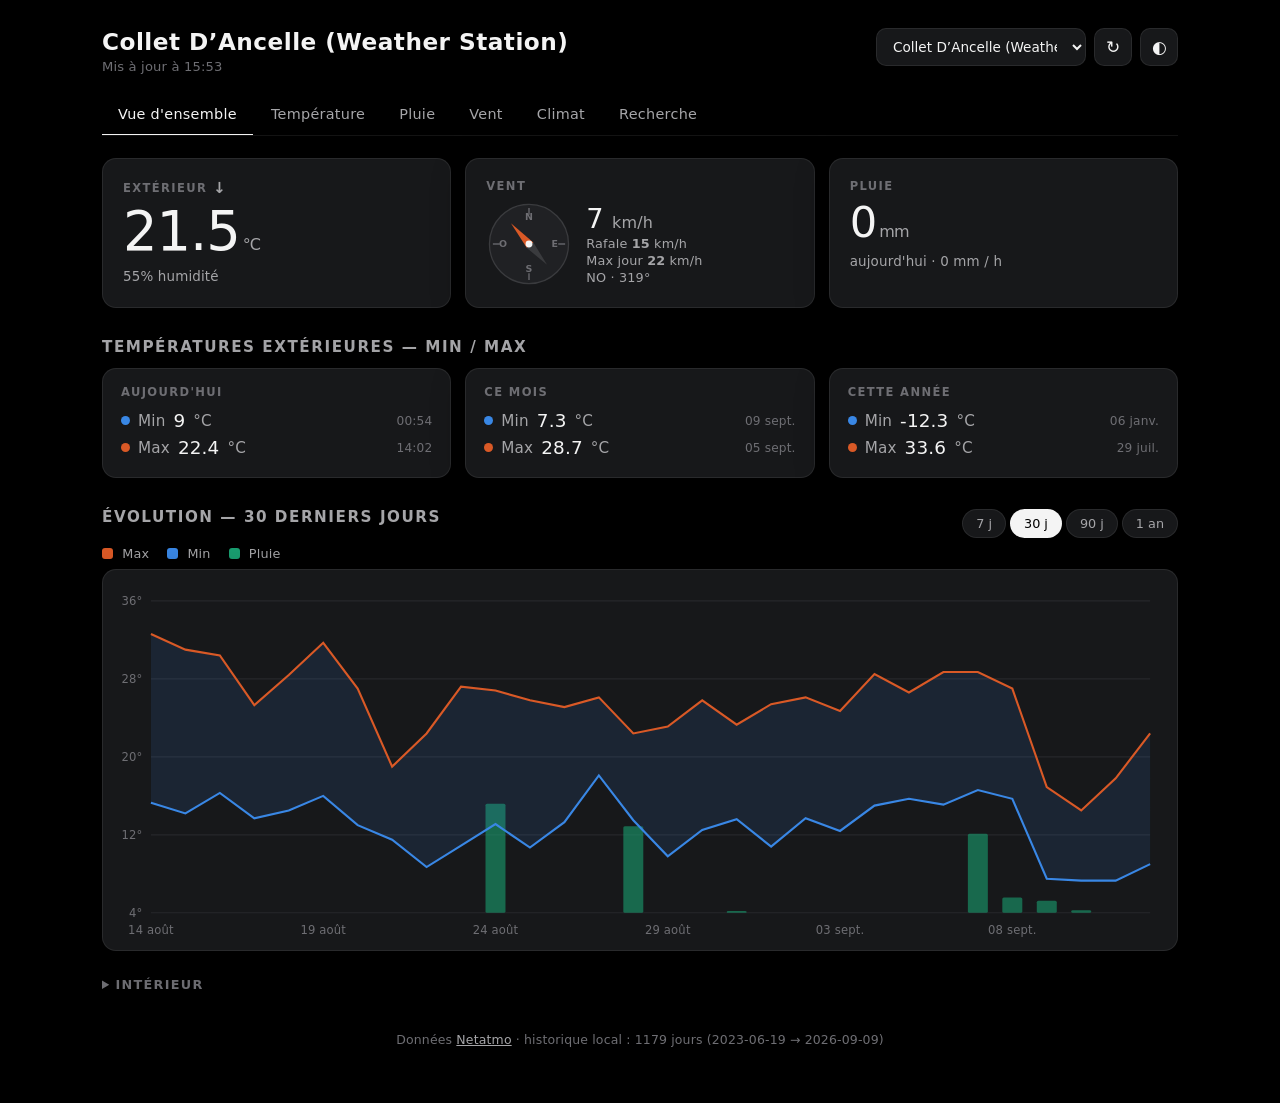
==== docs/index.html @ b46e7091 "Dashboard climat Netatmo : app + export statique (site public / webapp) Co-Authored-By: Claude Fable" ====
<!DOCTYPE html>
<html lang="fr">
<head>
  <meta charset="utf-8" />
  <meta name="viewport" content="width=device-width, initial-scale=1" />
  <title>Climat · Netatmo</title>
  <link rel="stylesheet" href="style.css" />
  <link rel="icon" href="data:image/svg+xml,<svg xmlns='http://www.w3.org/2000/svg' viewBox='0 0 100 100'><text y='.9em' font-size='90'>🌤️</text></svg>" />
  <script>window.NETATMO_STATIC = true;</script>
  <link rel="manifest" href="manifest.webmanifest">
  <meta name="theme-color" content="#0d0d0d">
  <meta name="apple-mobile-web-app-capable" content="yes">
  <meta name="apple-mobile-web-app-status-bar-style" content="black-translucent">
  <meta name="apple-mobile-web-app-title" content="Climat">
  <link rel="apple-touch-icon" href="apple-touch-icon.png">
  <script>if('serviceWorker' in navigator){window.addEventListener('load',()=>navigator.serviceWorker.register('sw.js').catch(()=>{}));}</script>
</head>
<body>
  <div class="wrap">
    <header class="top">
      <div class="top-left">
        <h1 id="station-name">Climat</h1>
        <p class="sub" id="updated">Chargement…</p>
      </div>
      <div class="top-right">
        <select id="station-select" class="station-select hidden" title="Choisir une station"></select>
        <button id="refresh" class="btn" title="Rafraîchir">↻</button>
        <button id="theme" class="btn" title="Thème clair/sombre">◐</button>
      </div>
    </header>

    <nav class="tabs" id="tabs">
      <button data-tab="overview" class="active">Vue d'ensemble</button>
      <button data-tab="temperature">Température</button>
      <button data-tab="rain">Pluie</button>
      <button data-tab="wind">Vent</button>
      <button data-tab="climate">Climat</button>
      <button data-tab="search">Recherche</button>
    </nav>

    <div id="banner" class="banner hidden"></div>

    <!-- ==================== VUE D'ENSEMBLE ==================== -->
    <main id="tab-overview" class="tab-page">
      <section class="tiles">
        <article class="tile tile-hero" id="tile-outdoor">
          <div class="tile-head">Extérieur <span class="trend" id="out-trend"></span></div>
          <div class="tile-value"><span id="out-temp">—</span><span class="unit">°C</span></div>
          <div class="tile-foot"><span id="out-hum">—</span>% humidité</div>
        </article>

        <article class="tile" id="tile-wind">
          <div class="tile-head">Vent</div>
          <div class="wind-row">
            <div class="compass" id="compass">
              <svg viewBox="0 0 100 100" aria-hidden="true">
                <circle cx="50" cy="50" r="46" class="compass-ring" />
                <line x1="50" y1="8" x2="50" y2="16" class="tick" />
                <line x1="50" y1="84" x2="50" y2="92" class="tick" />
                <line x1="8" y1="50" x2="16" y2="50" class="tick" />
                <line x1="84" y1="50" x2="92" y2="50" class="tick" />
                <text x="50" y="22" class="compass-label">N</text>
                <text x="50" y="83" class="compass-label">S</text>
                <text x="80" y="53" class="compass-label">E</text>
                <text x="20" y="53" class="compass-label">O</text>
                <g id="needle" transform="rotate(0 50 50)">
                  <polygon points="50,18 45,52 55,52" class="needle-main" />
                  <polygon points="50,82 45,52 55,52" class="needle-tail" />
                </g>
                <circle cx="50" cy="50" r="4" class="needle-hub" />
              </svg>
            </div>
            <div class="wind-nums">
              <div><span class="big" id="wind-str">—</span> <span class="unit">km/h</span></div>
              <div class="mini">Rafale <strong id="wind-gust">—</strong> km/h</div>
              <div class="mini">Max jour <strong id="wind-max">—</strong> km/h</div>
              <div class="mini" id="wind-dir">—</div>
            </div>
          </div>
        </article>

        <article class="tile" id="tile-rain">
          <div class="tile-head">Pluie</div>
          <div class="tile-value"><span id="rain-day">—</span><span class="unit">mm</span></div>
          <div class="tile-foot">aujourd'hui · <span id="rain-hour">—</span> mm / h</div>
        </article>
      </section>

      <section class="minmax">
        <h2>Températures extérieures — min / max</h2>
        <div class="minmax-grid">
          <div class="mm-card">
            <div class="mm-title">Aujourd'hui</div>
            <div class="mm-row"><span class="dot dot-min"></span> Min <b id="d-min">—</b>°C <em id="d-min-t"></em></div>
            <div class="mm-row"><span class="dot dot-max"></span> Max <b id="d-max">—</b>°C <em id="d-max-t"></em></div>
          </div>
          <div class="mm-card">
            <div class="mm-title">Ce mois</div>
            <div class="mm-row"><span class="dot dot-min"></span> Min <b id="m-min">—</b>°C <em id="m-min-t"></em></div>
            <div class="mm-row"><span class="dot dot-max"></span> Max <b id="m-max">—</b>°C <em id="m-max-t"></em></div>
          </div>
          <div class="mm-card">
            <div class="mm-title">Cette année</div>
            <div class="mm-row"><span class="dot dot-min"></span> Min <b id="y-min">—</b>°C <em id="y-min-t"></em></div>
            <div class="mm-row"><span class="dot dot-max"></span> Max <b id="y-max">—</b>°C <em id="y-max-t"></em></div>
          </div>
        </div>
      </section>

      <section class="chart-section">
        <div class="chart-head">
          <h2>Évolution — <span id="range-label">30 derniers jours</span></h2>
          <div class="range-btns" id="range-btns">
            <button data-days="7">7 j</button>
            <button data-days="30" class="active">30 j</button>
            <button data-days="90">90 j</button>
            <button data-days="365">1 an</button>
          </div>
        </div>
        <div class="legend">
          <span><span class="swatch sw-max"></span> Max</span>
          <span><span class="swatch sw-min"></span> Min</span>
          <span><span class="swatch sw-rain"></span> Pluie</span>
        </div>
        <div id="chart" class="chart"></div>
      </section>

      <!-- Intérieur : accessible mais discret, en bas -->
      <details class="indoor-details">
        <summary>Intérieur</summary>
        <div class="indoor-line">
          <span><b id="in-temp">—</b> °C</span>
          <span><b id="in-hum">—</b> % humidité</span>
          <span>CO₂ <b id="in-co2">—</b> ppm</span>
          <span><b id="in-pres">—</b> mbar</span>
        </div>
      </details>
    </main>

    <!-- ==================== TEMPÉRATURE ==================== -->
    <main id="tab-temperature" class="tab-page hidden"></main>
    <!-- ==================== PLUIE ==================== -->
    <main id="tab-rain" class="tab-page hidden"></main>
    <!-- ==================== VENT ==================== -->
    <main id="tab-wind" class="tab-page hidden"></main>
    <!-- ==================== CLIMAT ==================== -->
    <main id="tab-climate" class="tab-page hidden"></main>

    <!-- ==================== RECHERCHE ==================== -->
    <main id="tab-search" class="tab-page hidden">
      <section class="search-box">
        <input type="text" id="search-input" placeholder="Ex : jour le plus chaud · les plus froids en 2023 · compare les 12 juin · jours les plus pluvieux…" />
        <button id="search-go" class="btn-primary">Chercher</button>
      </section>
      <div class="search-hints">
        <button class="hint">jour le plus chaud</button>
        <button class="hint">jour le plus froid</button>
        <button class="hint">jours les plus pluvieux</button>
        <button class="hint">plus grosses rafales</button>
        <button class="hint">compare les 12 juin</button>
        <button class="hint">plus grosses amplitudes</button>
      </div>
      <div id="search-results"></div>
    </main>

    <footer class="foot">
      Données <a href="https://www.netatmo.com" target="_blank" rel="noopener">Netatmo</a> ·
      <span id="db-note">—</span>
    </footer>
  </div>

  <script src="app.js"></script>
</body>
</html>
---- docs/style.css ----
/* ============ Thème "Tesla" : noir profond, épuré, précis ============ */
:root[data-theme="dark"], :root {
  color-scheme: dark;
  --page:    #000000;
  --surface: #17181a;
  --surface-2: #202124;
  --ink:     #f4f4f4;
  --ink-2:   #a5a5a8;
  --muted:   #6e6e73;
  --grid:    #26272a;
  --axis:    #3a3b3e;
  --border:  rgba(255,255,255,0.08);
  --accent:  #3e6ae1;          /* bleu Tesla */
  --max:     #d95926;          /* orange (palette validée dark) */
  --min:     #3987e5;          /* bleu */
  --rain:    #199e70;          /* aqua */
  --hot:     #e66767;
  --shadow:  0 1px 2px rgba(0,0,0,.4), 0 8px 32px rgba(0,0,0,.35);
  --radius:  14px;
}
:root[data-theme="light"] {
  color-scheme: light;
  --page:    #f4f4f4;
  --surface: #ffffff;
  --surface-2: #fafafa;
  --ink:     #171a20;          /* encre Tesla */
  --ink-2:   #5c5e62;
  --muted:   #8e8e93;
  --grid:    #e8e8e8;
  --axis:    #d0d1d2;
  --border:  rgba(0,0,0,0.08);
  --accent:  #3e6ae1;
  --max:     #eb6834;
  --min:     #2a78d6;
  --rain:    #1baf7a;
  --hot:     #e34948;
  --shadow:  0 1px 2px rgba(0,0,0,.04), 0 4px 16px rgba(0,0,0,.06);
}

* { box-sizing: border-box; }
html { scroll-behavior: smooth; }
body {
  margin: 0;
  background: var(--page);
  color: var(--ink);
  font-family: system-ui, -apple-system, "Segoe UI", sans-serif;
  -webkit-font-smoothing: antialiased;
  letter-spacing: .01em;
}
.wrap { max-width: 1120px; margin: 0 auto; padding: 28px 22px 56px; }
.hidden { display: none !important; }

/* ---------- En-tête ---------- */
.top { display: flex; align-items: flex-start; justify-content: space-between; gap: 16px; }
h1 { font-size: 1.45rem; margin: 0; font-weight: 600; letter-spacing: .02em; }
.sub { margin: 4px 0 0; color: var(--muted); font-size: .82rem; }
.top-right { display: flex; gap: 8px; align-items: center; }
.btn {
  width: 38px; height: 38px; border-radius: 10px; border: 1px solid var(--border);
  background: var(--surface); color: var(--ink); font-size: 1.05rem; cursor: pointer;
  transition: background .15s ease, transform .1s ease;
}
.btn:hover { background: var(--surface-2); }
.btn:active { transform: scale(.94); }
.station-select {
  height: 38px; border-radius: 10px; border: 1px solid var(--border);
  background: var(--surface); color: var(--ink); font-size: .85rem; padding: 0 12px;
  cursor: pointer; max-width: 210px; font-family: inherit;
}

/* ---------- Onglets ---------- */
.tabs {
  display: flex; gap: 2px; margin-top: 22px; overflow-x: auto;
  border-bottom: 1px solid var(--border); padding-bottom: 0;
}
.tabs button {
  appearance: none; background: none; border: none; cursor: pointer;
  color: var(--ink-2); font-size: .9rem; font-family: inherit; font-weight: 500;
  padding: 10px 16px 12px; white-space: nowrap; letter-spacing: .02em;
  border-bottom: 2px solid transparent; margin-bottom: -1px;
  transition: color .15s ease;
}
.tabs button:hover { color: var(--ink); }
.tabs button.active { color: var(--ink); border-bottom-color: var(--ink); }

.tab-page { animation: fadein .18s ease; }
@keyframes fadein { from { opacity: 0; transform: translateY(4px); } to { opacity: 1; } }

.banner {
  margin: 16px 0 0; padding: 14px 16px; border-radius: 12px;
  background: color-mix(in srgb, var(--max) 12%, var(--surface));
  border: 1px solid color-mix(in srgb, var(--max) 40%, transparent);
  font-size: .88rem; line-height: 1.5;
}
.banner code { background: var(--page); padding: 1px 6px; border-radius: 6px; }

/* ---------- Tuiles ---------- */
.tiles {
  display: grid; gap: 14px; margin-top: 22px;
  grid-template-columns: repeat(auto-fit, minmax(230px, 1fr));
}
.tile {
  background: var(--surface); border: 1px solid var(--border); border-radius: var(--radius);
  padding: 20px; box-shadow: var(--shadow); min-height: 132px;
}
.tile-head { font-size: .72rem; text-transform: uppercase; letter-spacing: .12em; color: var(--muted); display:flex; align-items:center; gap:6px; font-weight: 600; }
.tile-value { font-size: 2.7rem; font-weight: 500; letter-spacing: -.02em; margin-top: 8px; line-height: 1; }
.tile-hero .tile-value { font-size: 3.4rem; font-weight: 400; }
.unit { font-size: 1rem; font-weight: 400; color: var(--ink-2); margin-left: 3px; }
.tile-foot { color: var(--ink-2); font-size: .84rem; margin-top: 10px; }
.trend { font-size: .95rem; color: var(--ink-2); }

.wind-row { display: flex; align-items: center; gap: 14px; margin-top: 8px; }
.compass { width: 86px; height: 86px; flex: 0 0 auto; }
.compass svg { width: 100%; height: 100%; }
.compass-ring { fill: var(--surface-2); stroke: var(--axis); stroke-width: 1.5; }
.tick { stroke: var(--muted); stroke-width: 1.5; }
.compass-label { fill: var(--muted); font-size: 11px; text-anchor: middle; font-weight: 600; }
.needle-main { fill: var(--max); }
.needle-tail { fill: var(--axis); }
.needle-hub { fill: var(--ink); }
.wind-nums .big { font-size: 1.7rem; font-weight: 500; }
.wind-nums .mini { font-size: .8rem; color: var(--ink-2); margin-top: 2px; }

/* ---------- Min / Max ---------- */
.minmax { margin-top: 30px; }
h2 { font-size: .95rem; margin: 0 0 12px; font-weight: 600; text-transform: uppercase; letter-spacing: .1em; color: var(--ink-2); }
.minmax-grid { display: grid; gap: 14px; grid-template-columns: repeat(auto-fit, minmax(260px, 1fr)); }
.mm-card {
  background: var(--surface); border: 1px solid var(--border); border-radius: var(--radius);
  padding: 16px 18px; box-shadow: var(--shadow);
}
.mm-title { font-size: .72rem; text-transform: uppercase; letter-spacing: .12em; color: var(--muted); margin-bottom: 8px; font-weight: 600; }
.mm-row { display: flex; align-items: center; gap: 8px; font-size: .95rem; padding: 3px 0; color: var(--ink-2); }
.mm-row b { color: var(--ink); font-size: 1.15rem; font-weight: 500; }
.mm-row em { color: var(--muted); font-style: normal; font-size: .76rem; margin-left: auto; }
.dot { width: 9px; height: 9px; border-radius: 50%; display: inline-block; }
.dot-min { background: var(--min); }
.dot-max { background: var(--max); }

/* ---------- Graphes ---------- */
.chart-section { margin-top: 30px; }
.chart-head { display: flex; align-items: center; justify-content: space-between; gap: 12px; flex-wrap: wrap; }
.range-btns { display: flex; gap: 4px; }
.range-btns button, .year-btns button {
  border: 1px solid var(--border); background: var(--surface); color: var(--ink-2);
  padding: 6px 13px; border-radius: 999px; cursor: pointer; font-size: .8rem; font-family: inherit;
  transition: all .15s ease;
}
.range-btns button.active, .year-btns button.active { background: var(--ink); color: var(--page); border-color: transparent; }
.legend { display: flex; gap: 18px; margin: 8px 0 4px; font-size: .8rem; color: var(--ink-2); flex-wrap: wrap; }
.swatch { width: 11px; height: 11px; border-radius: 3px; display: inline-block; vertical-align: -1px; margin-right: 5px; }
.sw-max { background: var(--max); }
.sw-min { background: var(--min); }
.sw-rain { background: var(--rain); }
.chart, .panel {
  background: var(--surface); border: 1px solid var(--border); border-radius: var(--radius);
  padding: 14px 10px 8px; box-shadow: var(--shadow); margin-top: 8px; position: relative;
}
.panel { padding: 18px 20px; }
.chart svg { width: 100%; height: auto; display: block; }
.gridline { stroke: var(--grid); stroke-width: 1; }
.axis-text { fill: var(--muted); font-size: 11px; }
.band { fill: var(--min); opacity: .12; }
.line-max { fill: none; stroke: var(--max); stroke-width: 2; }
.line-min { fill: none; stroke: var(--min); stroke-width: 2; }
.rain-bar { fill: var(--rain); opacity: .6; }
.crosshair { stroke: var(--axis); stroke-width: 1; stroke-dasharray: 3 3; }
.hover-dot { stroke: var(--surface); stroke-width: 2; }
.tooltip {
  position: absolute; pointer-events: none; background: var(--ink); color: var(--page);
  padding: 8px 10px; border-radius: 8px; font-size: .78rem; line-height: 1.45;
  transform: translate(-50%, -115%); white-space: nowrap; opacity: 0; transition: opacity .1s; z-index: 5;
}

/* ---------- Sections de stats ---------- */
.stat-section { margin-top: 30px; }
.stat-grid { display: grid; gap: 14px; grid-template-columns: repeat(auto-fit, minmax(230px, 1fr)); margin-top: 8px; }
.stat-tile {
  background: var(--surface); border: 1px solid var(--border); border-radius: var(--radius);
  padding: 18px 20px; box-shadow: var(--shadow);
}
.stat-tile .label { font-size: .72rem; text-transform: uppercase; letter-spacing: .12em; color: var(--muted); font-weight: 600; }
.stat-tile .value { font-size: 2rem; font-weight: 500; margin-top: 6px; letter-spacing: -.01em; }
.stat-tile .value .unit { font-size: .95rem; }
.stat-tile .detail { font-size: .8rem; color: var(--ink-2); margin-top: 6px; }

/* ---------- Tableaux ---------- */
.table-wrap { overflow-x: auto; margin-top: 8px; }
table.data {
  width: 100%; border-collapse: collapse; font-size: .87rem;
  background: var(--surface); border: 1px solid var(--border); border-radius: var(--radius);
  overflow: hidden; box-shadow: var(--shadow);
}
table.data th {
  text-align: right; padding: 10px 14px; color: var(--muted); font-weight: 600;
  font-size: .72rem; text-transform: uppercase; letter-spacing: .08em;
  border-bottom: 1px solid var(--border); white-space: nowrap;
}
table.data th:first-child, table.data td:first-child { text-align: left; }
table.data td { padding: 9px 14px; text-align: right; border-bottom: 1px solid var(--grid); font-variant-numeric: tabular-nums; color: var(--ink-2); white-space: nowrap; }
table.data td:first-child { color: var(--ink); font-weight: 500; }
table.data tr:last-child td { border-bottom: none; }
table.data tr:hover td { background: var(--surface-2); }
td.pos { color: var(--hot); }
td.neg { color: var(--min); }
td.best { color: var(--ink); font-weight: 600; }

/* ---------- Recherche ---------- */
.search-box { display: flex; gap: 10px; margin-top: 24px; }
#search-input {
  flex: 1; height: 46px; border-radius: 12px; border: 1px solid var(--border);
  background: var(--surface); color: var(--ink); padding: 0 16px; font-size: .95rem; font-family: inherit;
}
#search-input:focus { outline: 2px solid var(--accent); outline-offset: -1px; }
.btn-primary {
  height: 46px; padding: 0 22px; border-radius: 12px; border: none; cursor: pointer;
  background: var(--accent); color: #fff; font-size: .9rem; font-weight: 600; font-family: inherit;
}
.search-hints { display: flex; gap: 8px; flex-wrap: wrap; margin-top: 12px; }
.hint {
  border: 1px solid var(--border); background: var(--surface); color: var(--ink-2);
  padding: 6px 14px; border-radius: 999px; cursor: pointer; font-size: .8rem; font-family: inherit;
}
.hint:hover { color: var(--ink); background: var(--surface-2); }
#search-results { margin-top: 20px; }
.result-label { font-size: 1.02rem; font-weight: 600; margin: 18px 0 10px; }

/* ---------- Intérieur discret ---------- */
.indoor-details { margin-top: 26px; color: var(--muted); }
.indoor-details summary { cursor: pointer; font-size: .8rem; text-transform: uppercase; letter-spacing: .1em; font-weight: 600; }
.indoor-line { display: flex; gap: 24px; flex-wrap: wrap; padding: 12px 4px; font-size: .9rem; color: var(--ink-2); }
.indoor-line b { color: var(--ink); font-weight: 500; }

/* ---------- Divers ---------- */
.loading { color: var(--muted); padding: 40px; text-align: center; font-size: .9rem; }
.note { color: var(--muted); font-size: .8rem; margin-top: 8px; line-height: 1.5; }
.foot { margin-top: 40px; color: var(--muted); font-size: .78rem; text-align: center; }
.foot a { color: var(--ink-2); }
.two-cols { display: grid; gap: 14px; grid-template-columns: 1fr 1fr; }
@media (max-width: 800px) { .two-cols { grid-template-columns: 1fr; } }
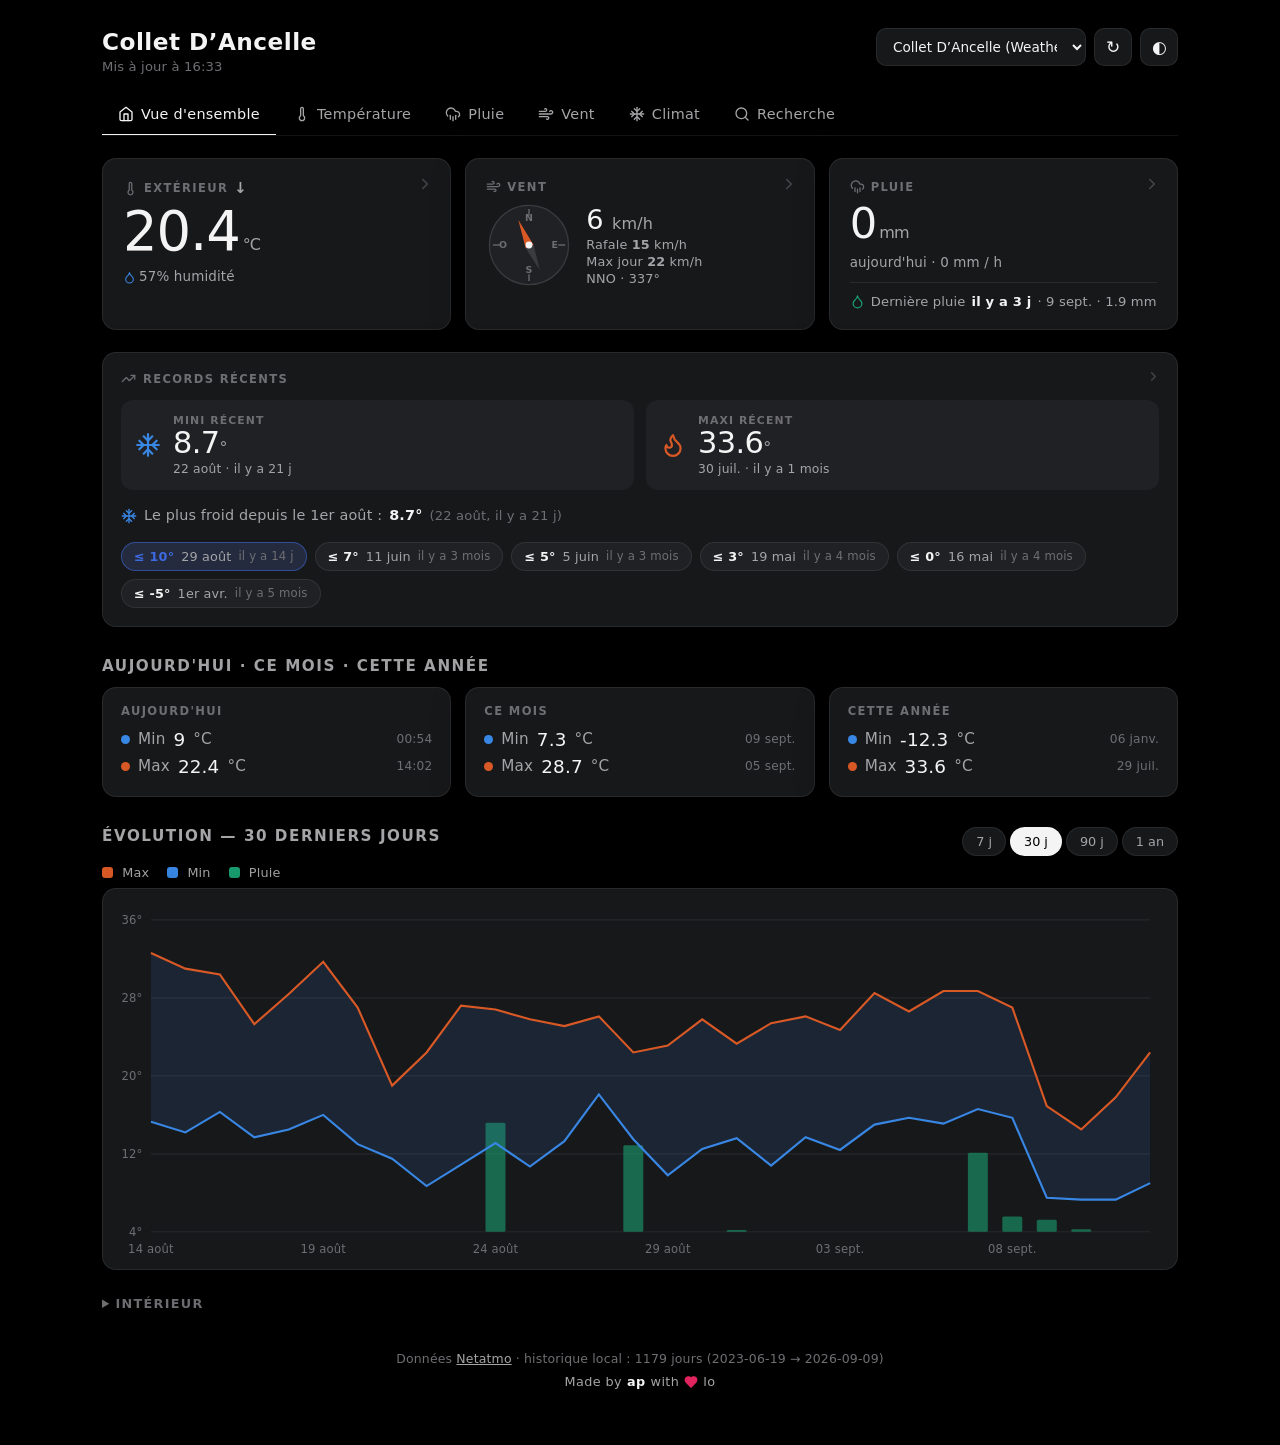
==== commit ce88e029: "Vue d'ensemble iPhone : records récents saisonniers, dernière pluie, tuiles cliquables, icônes Lucid" ====
--- a/docs/index.html
+++ b/docs/index.html
@@ -2,7 +2,7 @@
 <html lang="fr">
 <head>
   <meta charset="utf-8" />
-  <meta name="viewport" content="width=device-width, initial-scale=1" />
+  <meta name="viewport" content="width=device-width, initial-scale=1, viewport-fit=cover" />
   <title>Climat · Netatmo</title>
   <link rel="stylesheet" href="style.css" />
   <link rel="icon" href="data:image/svg+xml,<svg xmlns='http://www.w3.org/2000/svg' viewBox='0 0 100 100'><text y='.9em' font-size='90'>🌤️</text></svg>" />
@@ -30,12 +30,12 @@
     </header>
 
     <nav class="tabs" id="tabs">
-      <button data-tab="overview" class="active">Vue d'ensemble</button>
-      <button data-tab="temperature">Température</button>
-      <button data-tab="rain">Pluie</button>
-      <button data-tab="wind">Vent</button>
-      <button data-tab="climate">Climat</button>
-      <button data-tab="search">Recherche</button>
+      <button data-tab="overview" class="active" data-ic="home">Vue d'ensemble</button>
+      <button data-tab="temperature" data-ic="thermometer">Température</button>
+      <button data-tab="rain" data-ic="rain">Pluie</button>
+      <button data-tab="wind" data-ic="wind">Vent</button>
+      <button data-tab="climate" data-ic="snowflake">Climat</button>
+      <button data-tab="search" data-ic="search">Recherche</button>
     </nav>
 
     <div id="banner" class="banner hidden"></div>
@@ -43,14 +43,16 @@
     <!-- ==================== VUE D'ENSEMBLE ==================== -->
     <main id="tab-overview" class="tab-page">
       <section class="tiles">
-        <article class="tile tile-hero" id="tile-outdoor">
-          <div class="tile-head">Extérieur <span class="trend" id="out-trend"></span></div>
+        <article class="tile tile-hero tappable" id="tile-outdoor" data-goto="temperature">
+          <div class="tile-head" data-ic="thermometer">Extérieur <span class="trend" id="out-trend"></span></div>
           <div class="tile-value"><span id="out-temp">—</span><span class="unit">°C</span></div>
-          <div class="tile-foot"><span id="out-hum">—</span>% humidité</div>
+          <div class="tile-foot"><span data-ic="droplet" class="foot-ic"></span><span id="out-hum">—</span>% humidité</div>
+          <span class="go" data-ic="arrowRight"></span>
         </article>
 
-        <article class="tile" id="tile-wind">
-          <div class="tile-head">Vent</div>
+        <article class="tile tappable" id="tile-wind" data-goto="wind">
+          <div class="tile-head" data-ic="wind">Vent</div>
+          <span class="go" data-ic="arrowRight"></span>
           <div class="wind-row">
             <div class="compass" id="compass">
               <svg viewBox="0 0 100 100" aria-hidden="true">
@@ -79,15 +81,28 @@
           </div>
         </article>
 
-        <article class="tile" id="tile-rain">
-          <div class="tile-head">Pluie</div>
+        <article class="tile tappable" id="tile-rain" data-goto="rain">
+          <div class="tile-head" data-ic="rain">Pluie</div>
+          <span class="go" data-ic="arrowRight"></span>
           <div class="tile-value"><span id="rain-day">—</span><span class="unit">mm</span></div>
           <div class="tile-foot">aujourd'hui · <span id="rain-hour">—</span> mm / h</div>
+          <div class="last-rain" id="last-rain"></div>
         </article>
       </section>
 
+      <!-- Records récents / bascule de saison -->
+      <section class="recent tappable" id="recent-card" data-goto="temperature">
+        <div class="recent-head">
+          <span data-ic="trending">Records récents</span>
+          <span class="go" data-ic="arrowRight"></span>
+        </div>
+        <div class="recent-extremes" id="recent-extremes"></div>
+        <div class="season-record" id="season-record"></div>
+        <div class="thresholds" id="thresholds"></div>
+      </section>
+
       <section class="minmax">
-        <h2>Températures extérieures — min / max</h2>
+        <h2>Aujourd'hui · ce mois · cette année</h2>
         <div class="minmax-grid">
           <div class="mm-card">
             <div class="mm-title">Aujourd'hui</div>
@@ -164,8 +179,8 @@
     </main>
 
     <footer class="foot">
-      Données <a href="https://www.netatmo.com" target="_blank" rel="noopener">Netatmo</a> ·
-      <span id="db-note">—</span>
+      <div class="foot-data">Données <a href="https://www.netatmo.com" target="_blank" rel="noopener">Netatmo</a> · <span id="db-note">—</span></div>
+      <div class="signature">Made by <b>ap</b> with <span class="sig-heart" data-ic="heart"></span> lo</div>
     </footer>
   </div>
 
--- a/docs/style.css
+++ b/docs/style.css
@@ -239,3 +239,91 @@
 .foot a { color: var(--ink-2); }
 .two-cols { display: grid; gap: 14px; grid-template-columns: 1fr 1fr; }
 @media (max-width: 800px) { .two-cols { grid-template-columns: 1fr; } }
+
+/* ============ Icônes Lucide ============ */
+.ic { width: 18px; height: 18px; flex: 0 0 auto; vertical-align: middle; }
+.tile-head .ic { width: 15px; height: 15px; }
+.foot-ic .ic { width: 13px; height: 13px; margin-right: 3px; color: var(--min); }
+.tabs button { display: inline-flex; align-items: center; gap: 7px; }
+.tabs .ic { width: 16px; height: 16px; }
+.tabs { scrollbar-width: none; }
+.tabs::-webkit-scrollbar { display: none; }
+
+/* ============ Tuiles cliquables ============ */
+.tappable { cursor: pointer; -webkit-tap-highlight-color: transparent;
+  transition: transform .08s ease, border-color .15s ease; }
+.tappable:active { transform: scale(.985); }
+.tappable:hover { border-color: color-mix(in srgb, var(--accent) 45%, var(--border)); }
+.tile { position: relative; }
+.go { position: absolute; top: 16px; right: 16px; color: var(--muted); opacity: .55; display: flex; }
+.go .ic { width: 18px; height: 18px; }
+
+/* ============ Dernière pluie (tuile pluie) ============ */
+.last-rain { display: flex; align-items: center; gap: 6px; font-size: .82rem;
+  color: var(--ink-2); margin-top: 12px; padding-top: 11px; border-top: 1px solid var(--border); }
+.last-rain:empty { display: none; }
+.last-rain .ic { width: 15px; height: 15px; color: var(--rain); }
+.last-rain b { color: var(--ink); font-weight: 600; }
+
+/* ============ Records récents / bascule de saison ============ */
+.recent { margin-top: 22px; background: var(--surface); border: 1px solid var(--border);
+  border-radius: var(--radius); box-shadow: var(--shadow); padding: 18px; position: relative; }
+.recent-head { display: flex; align-items: center; justify-content: space-between;
+  font-size: .72rem; text-transform: uppercase; letter-spacing: .12em; color: var(--muted); font-weight: 600; }
+.recent-head > span:first-child { display: flex; align-items: center; gap: 7px; }
+.recent-head .ic { width: 15px; height: 15px; }
+.recent-extremes { display: grid; grid-template-columns: 1fr 1fr; gap: 12px; margin-top: 14px; }
+.rex { display: flex; gap: 12px; align-items: center; background: var(--surface-2);
+  border-radius: 12px; padding: 14px; }
+.rex-ic { display: flex; }
+.rex-ic .ic { width: 26px; height: 26px; }
+.rex-min .rex-ic { color: var(--min); }
+.rex-max .rex-ic { color: var(--max); }
+.rex-label { font-size: .68rem; text-transform: uppercase; letter-spacing: .1em; color: var(--muted); font-weight: 600; }
+.rex-val { font-size: 1.9rem; font-weight: 500; line-height: 1.05; letter-spacing: -.02em; }
+.rex-val .u { font-size: 1rem; color: var(--ink-2); }
+.rex-when { font-size: .77rem; color: var(--ink-2); margin-top: 3px; }
+.season-record { margin-top: 15px; font-size: .9rem; color: var(--ink-2);
+  display: flex; align-items: center; gap: 7px; flex-wrap: wrap; line-height: 1.5; }
+.season-record:empty { display: none; }
+.season-record b { color: var(--ink); font-weight: 600; }
+.sr-when { color: var(--muted); font-size: .82rem; }
+.sr-ic { display: inline-flex; } .sr-ic .ic { width: 16px; height: 16px; }
+.sr-ic.cold { color: var(--min); } .sr-ic.hot { color: var(--max); }
+.thresholds { display: flex; flex-wrap: wrap; gap: 8px; margin-top: 15px; }
+.thr { display: flex; align-items: center; gap: 7px; background: var(--surface-2);
+  border: 1px solid var(--border); border-radius: 999px; padding: 6px 12px; font-size: .8rem; }
+.thr-chip { font-weight: 600; color: var(--ink); font-variant-numeric: tabular-nums; }
+.thr-when { color: var(--ink-2); }
+.thr-ago { color: var(--muted); font-size: .73rem; }
+.thr-recent { border-color: color-mix(in srgb, var(--accent) 55%, transparent);
+  background: color-mix(in srgb, var(--accent) 14%, var(--surface-2)); }
+.thr-recent .thr-chip { color: var(--accent); }
+
+/* ============ Signature ============ */
+.foot { display: flex; flex-direction: column; gap: 8px; align-items: center; }
+.signature { font-size: .8rem; color: var(--ink-2); display: flex; align-items: center;
+  gap: 5px; letter-spacing: .03em; }
+.signature b { color: var(--ink); font-weight: 600; }
+.sig-heart { display: inline-flex; }
+.sig-heart .ic { width: 14px; height: 14px; fill: #e0245e; stroke: #e0245e; }
+
+/* ============ Optimisations iPhone ============ */
+@media (max-width: 640px) {
+  .wrap { padding: max(16px, env(safe-area-inset-top)) max(15px, env(safe-area-inset-left))
+    calc(40px + env(safe-area-inset-bottom)) max(15px, env(safe-area-inset-right)); }
+  h1 { font-size: 1.3rem; }
+  .tiles { grid-template-columns: 1fr; gap: 12px; margin-top: 18px; }
+  .tile { min-height: 0; padding: 18px; }
+  .tile-value { font-size: 2.6rem; }
+  .tile-hero .tile-value { font-size: 3.1rem; }
+  .minmax-grid { grid-template-columns: 1fr; }
+  .rex-val { font-size: 1.8rem; }
+  .tabs { margin-top: 18px; }
+  .tabs button { padding: 10px 13px; font-size: .84rem; }
+  h2 { font-size: .82rem; }
+  /* Graphe : agrandir texte et traits (le viewBox est réduit sur petit écran) */
+  .axis-text { font-size: 19px; }
+  .line-max, .line-min { stroke-width: 3; }
+  .band { opacity: .16; }
+}
